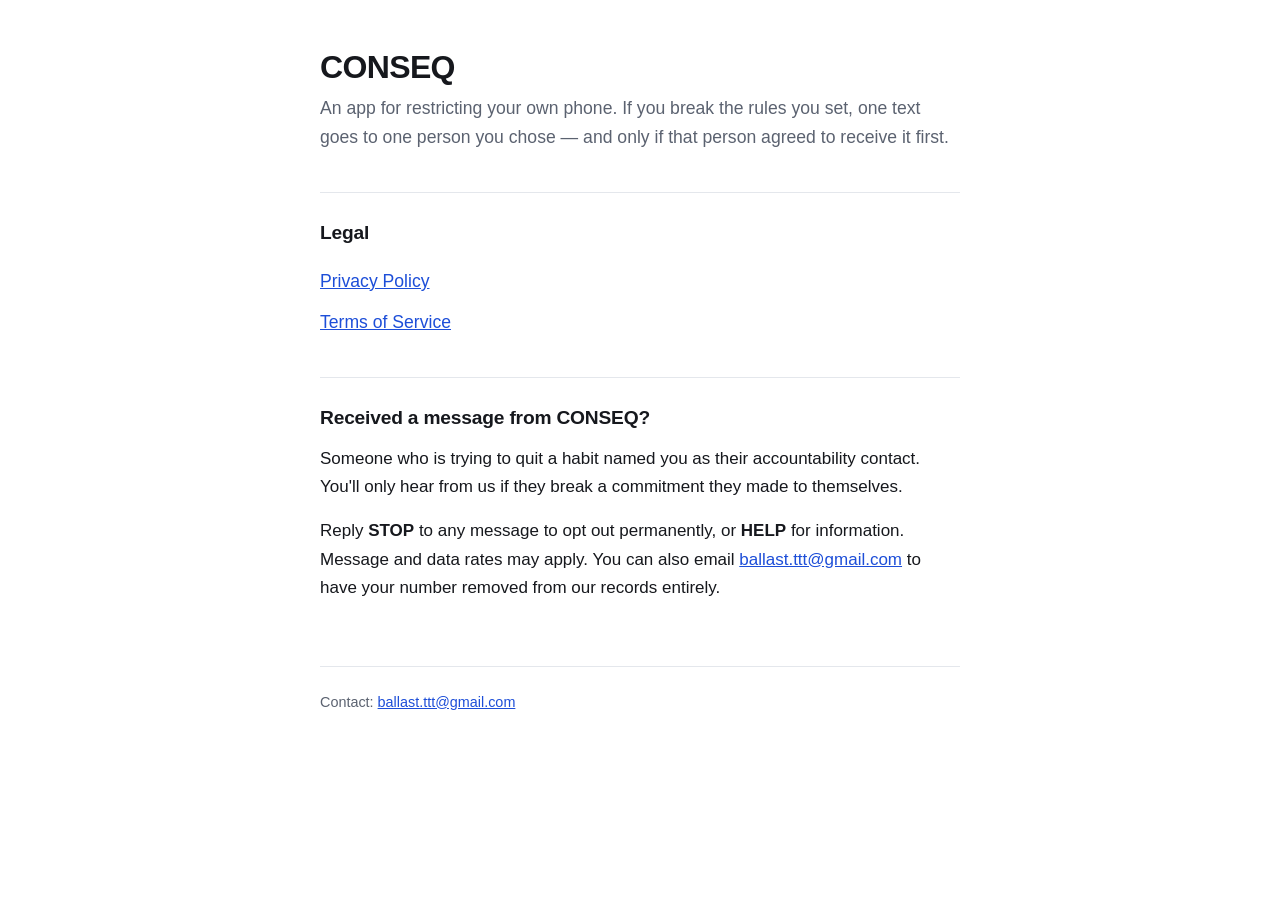
==== index.html @ 8e3d8185 "Add privacy policy and terms of service pages Co-Authored-By: Claude Opus 5 <noreply@anthropic.com>" ====
<!doctype html>
<html lang="en">
<head>
<meta charset="utf-8">
<meta name="viewport" content="width=device-width, initial-scale=1">
<title>CONSEQ</title>
<link rel="stylesheet" href="style.css">
</head>
<body>
<main>

<h1>CONSEQ</h1>
<p class="lede">An app for restricting your own phone. If you break the rules you set, one text goes to one person you chose — and only if that person agreed to receive it first.</p>

<h2>Legal</h2>

<ul class="home-links">
  <li><a href="privacy.html">Privacy Policy</a></li>
  <li><a href="terms.html">Terms of Service</a></li>
</ul>

<h2>Received a message from CONSEQ?</h2>

<p>Someone who is trying to quit a habit named you as their accountability contact. You'll only hear from us if they break a commitment they made to themselves.</p>

<p>Reply <strong>STOP</strong> to any message to opt out permanently, or <strong>HELP</strong> for information. Message and data rates may apply. You can also email <a href="mailto:ballast.ttt@gmail.com">ballast.ttt@gmail.com</a> to have your number removed from our records entirely.</p>

<footer>
  <p>Contact: <a href="mailto:ballast.ttt@gmail.com">ballast.ttt@gmail.com</a></p>
</footer>

</main>
</body>
</html>
---- style.css ----
:root {
  --bg: #ffffff;
  --ink: #16181d;
  --muted: #5b6270;
  --rule: #e4e7ec;
  --link: #1d4ed8;
  --note-bg: #f5f6f8;
}

@media (prefers-color-scheme: dark) {
  :root {
    --bg: #14161a;
    --ink: #e8eaee;
    --muted: #9aa2b1;
    --rule: #2a2e36;
    --link: #8fb2ff;
    --note-bg: #1c1f25;
  }
}

* { box-sizing: border-box; }

body {
  margin: 0;
  padding: 3rem 1.25rem 5rem;
  background: var(--bg);
  color: var(--ink);
  font: 17px/1.65 -apple-system, BlinkMacSystemFont, "Segoe UI", Roboto, Helvetica, Arial, sans-serif;
  -webkit-text-size-adjust: 100%;
}

main {
  max-width: 40rem;
  margin: 0 auto;
}

h1 {
  font-size: 2rem;
  line-height: 1.2;
  letter-spacing: -0.02em;
  margin: 0 0 0.5rem;
}

h2 {
  font-size: 1.2rem;
  letter-spacing: -0.01em;
  margin: 2.5rem 0 0.75rem;
  padding-top: 1.5rem;
  border-top: 1px solid var(--rule);
}

h3 {
  font-size: 1rem;
  margin: 1.75rem 0 0.5rem;
}

p, li { margin: 0 0 1rem; }

ul { padding-left: 1.25rem; }

a { color: var(--link); }

strong { font-weight: 600; }

.meta {
  color: var(--muted);
  font-size: 0.9rem;
  margin-bottom: 2.5rem;
}

.lede {
  font-size: 1.1rem;
  color: var(--muted);
  margin-bottom: 2rem;
}

.note {
  background: var(--note-bg);
  border-radius: 10px;
  padding: 1rem 1.25rem;
  margin: 1.5rem 0;
  font-size: 0.95rem;
}

.note p:last-child { margin-bottom: 0; }

footer {
  margin-top: 4rem;
  padding-top: 1.5rem;
  border-top: 1px solid var(--rule);
  color: var(--muted);
  font-size: 0.9rem;
}

.home-links {
  list-style: none;
  padding: 0;
  font-size: 1.1rem;
}

.home-links li { margin-bottom: 0.75rem; }
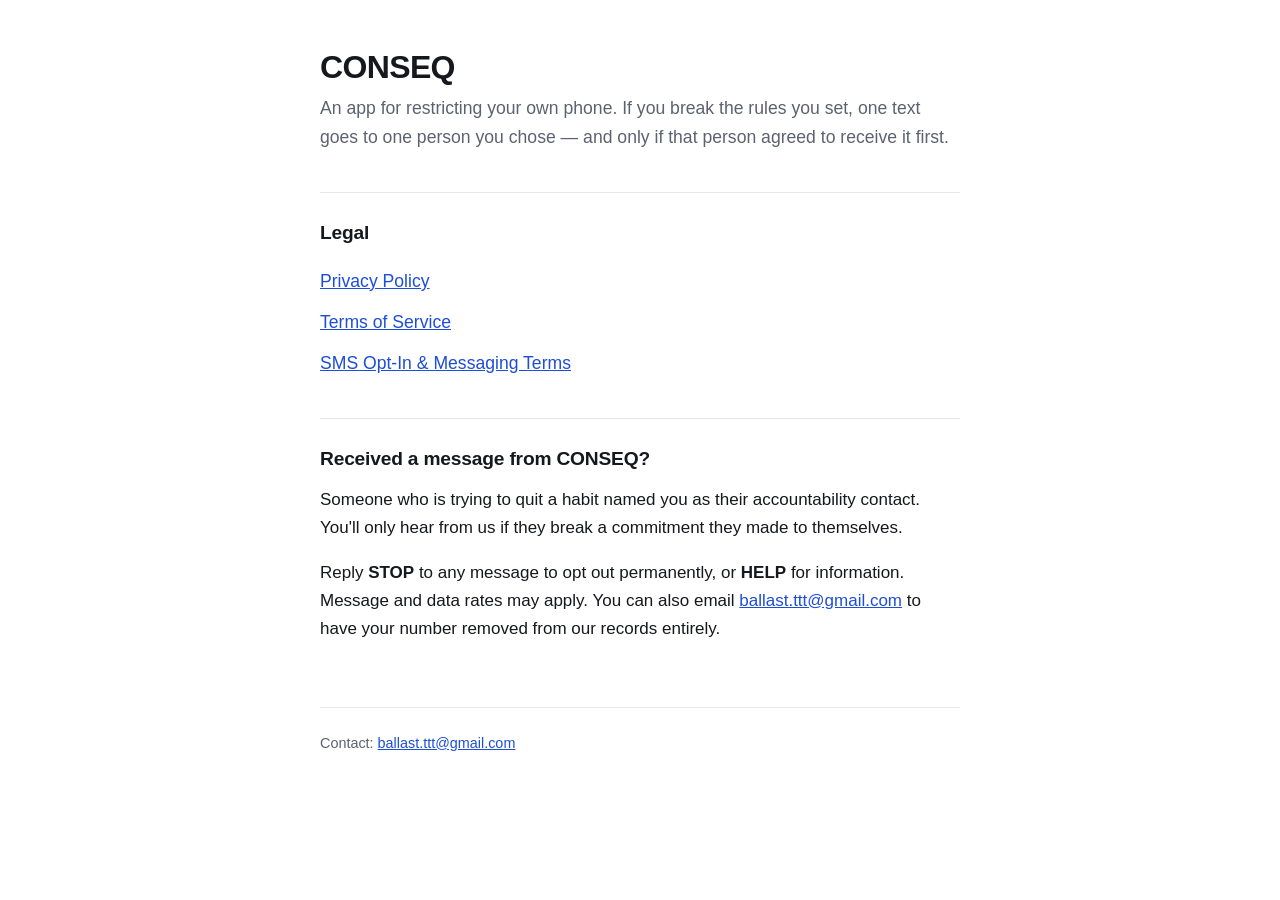
==== commit 7f0fe08c: "Add the SMS opt-in evidence page the 10DLC campaign requires Co-Authored-By: Claude Opus 5 <noreply@" ====
--- a/index.html
+++ b/index.html
@@ -17,6 +17,7 @@
 <ul class="home-links">
   <li><a href="privacy.html">Privacy Policy</a></li>
   <li><a href="terms.html">Terms of Service</a></li>
+  <li><a href="opt-in.html">SMS Opt-In &amp; Messaging Terms</a></li>
 </ul>
 
 <h2>Received a message from CONSEQ?</h2>
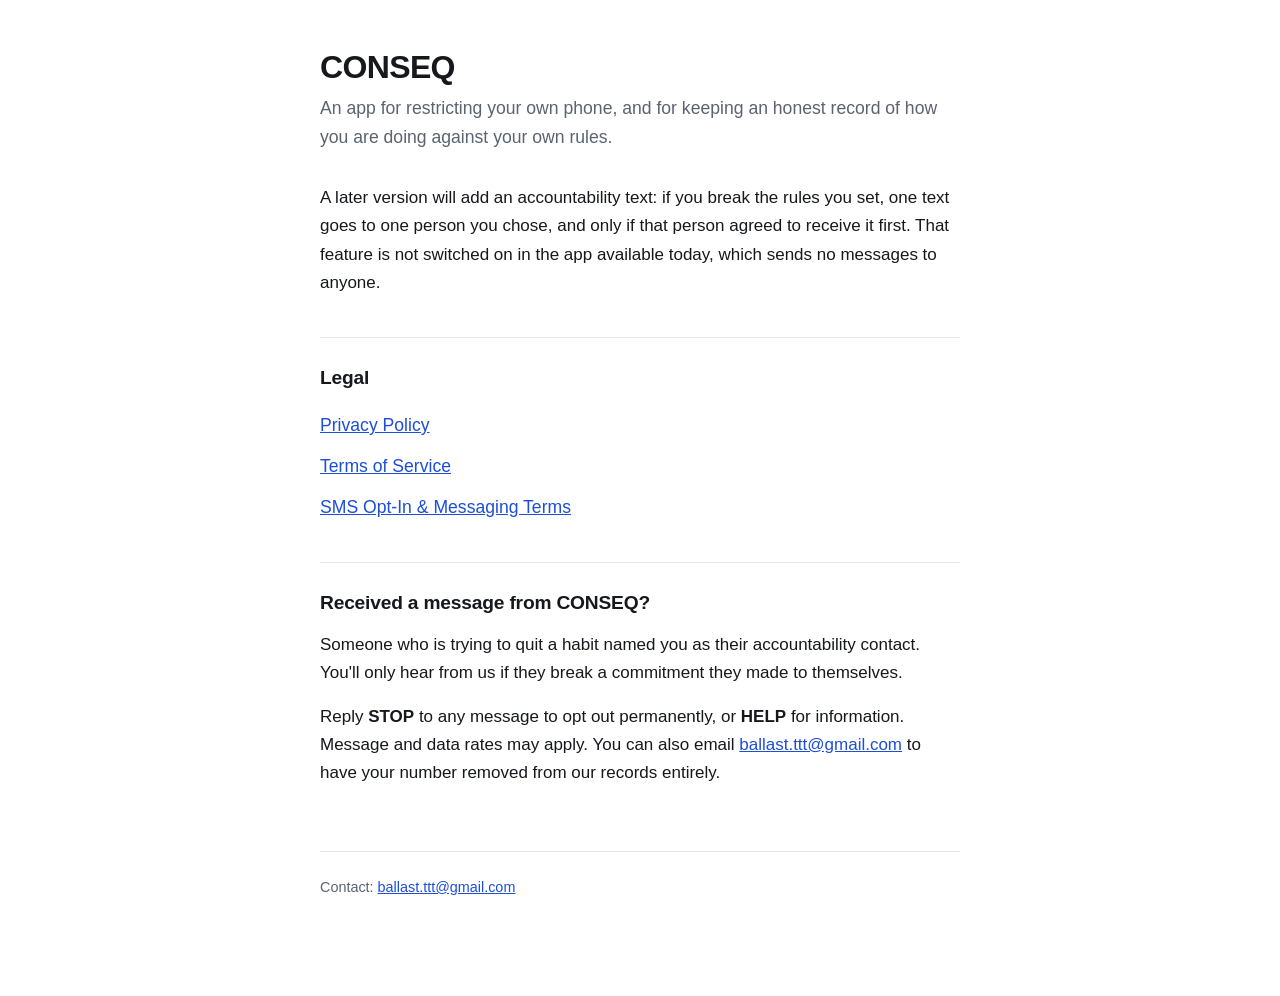
==== commit 609e08b2: "Scope the SMS and fix the erase path for v1 The accountability text is switched off in the shipping " ====
--- a/index.html
+++ b/index.html
@@ -10,7 +10,9 @@
 <main>
 
 <h1>CONSEQ</h1>
-<p class="lede">An app for restricting your own phone. If you break the rules you set, one text goes to one person you chose — and only if that person agreed to receive it first.</p>
+<p class="lede">An app for restricting your own phone, and for keeping an honest record of how you are doing against your own rules.</p>
+
+<p>A later version will add an accountability text: if you break the rules you set, one text goes to one person you chose, and only if that person agreed to receive it first. That feature is not switched on in the app available today, which sends no messages to anyone.</p>
 
 <h2>Legal</h2>
 
--- a/style.css
+++ b/style.css
@@ -84,6 +84,19 @@
 
 .note p:last-child { margin-bottom: 0; }
 
+/* Marks a section that describes the accountability text, which is not
+   switched on in the shipping app. Remove these paragraphs and this rule
+   together when it goes live. */
+.scope {
+  background: var(--note-bg);
+  border-left: 3px solid var(--rule);
+  border-radius: 0 8px 8px 0;
+  padding: 0.75rem 1rem;
+  margin: 0 0 1.25rem;
+  color: var(--muted);
+  font-size: 0.95rem;
+}
+
 footer {
   margin-top: 4rem;
   padding-top: 1.5rem;
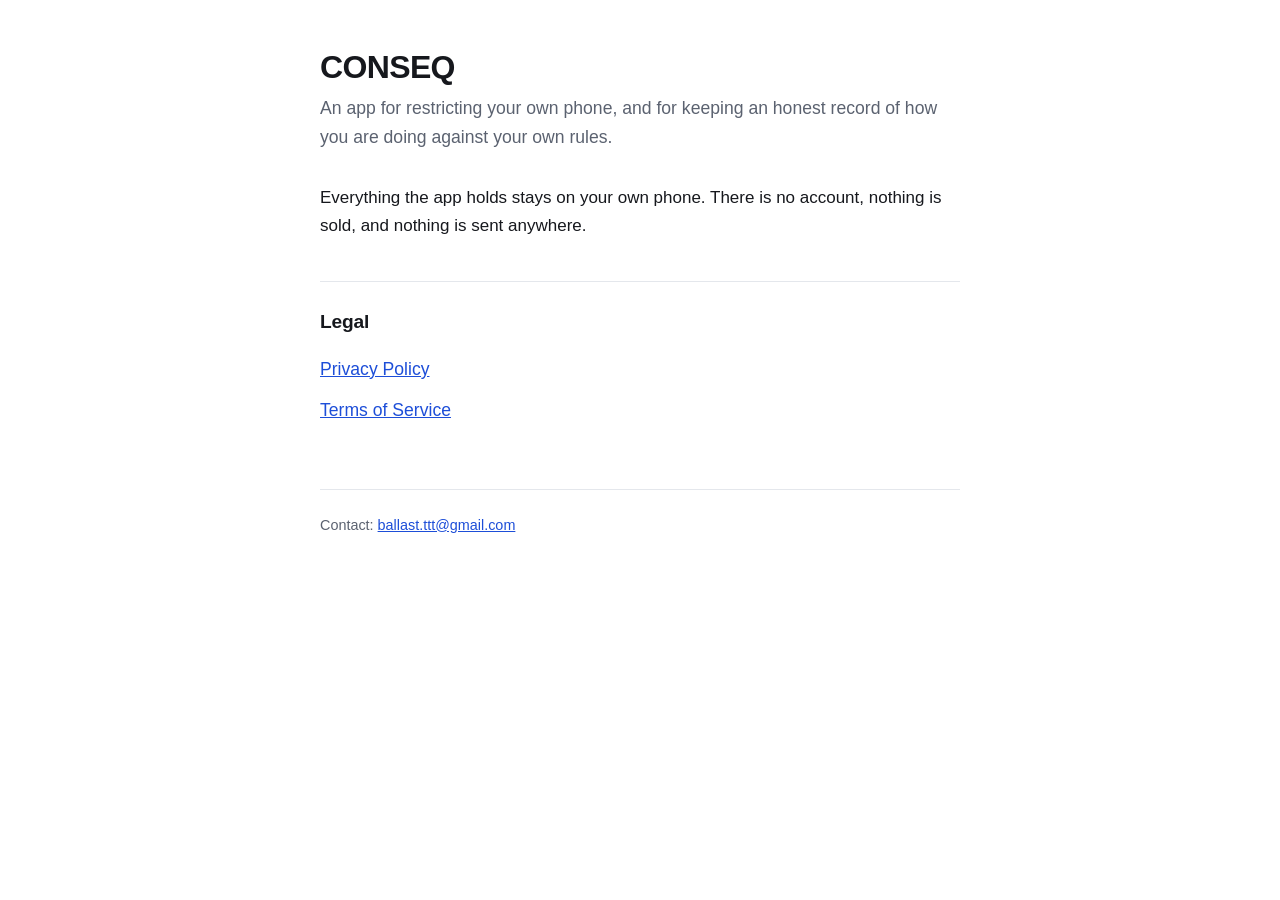
==== commit 76056eb8: "Remove the SMS from the v1 documents These pages had been edited to scope the accountability text as" ====
--- a/index.html
+++ b/index.html
@@ -12,21 +12,14 @@
 <h1>CONSEQ</h1>
 <p class="lede">An app for restricting your own phone, and for keeping an honest record of how you are doing against your own rules.</p>
 
-<p>A later version will add an accountability text: if you break the rules you set, one text goes to one person you chose, and only if that person agreed to receive it first. That feature is not switched on in the app available today, which sends no messages to anyone.</p>
+<p>Everything the app holds stays on your own phone. There is no account, nothing is sold, and nothing is sent anywhere.</p>
 
 <h2>Legal</h2>
 
 <ul class="home-links">
   <li><a href="privacy.html">Privacy Policy</a></li>
   <li><a href="terms.html">Terms of Service</a></li>
-  <li><a href="opt-in.html">SMS Opt-In &amp; Messaging Terms</a></li>
 </ul>
-
-<h2>Received a message from CONSEQ?</h2>
-
-<p>Someone who is trying to quit a habit named you as their accountability contact. You'll only hear from us if they break a commitment they made to themselves.</p>
-
-<p>Reply <strong>STOP</strong> to any message to opt out permanently, or <strong>HELP</strong> for information. Message and data rates may apply. You can also email <a href="mailto:ballast.ttt@gmail.com">ballast.ttt@gmail.com</a> to have your number removed from our records entirely.</p>
 
 <footer>
   <p>Contact: <a href="mailto:ballast.ttt@gmail.com">ballast.ttt@gmail.com</a></p>
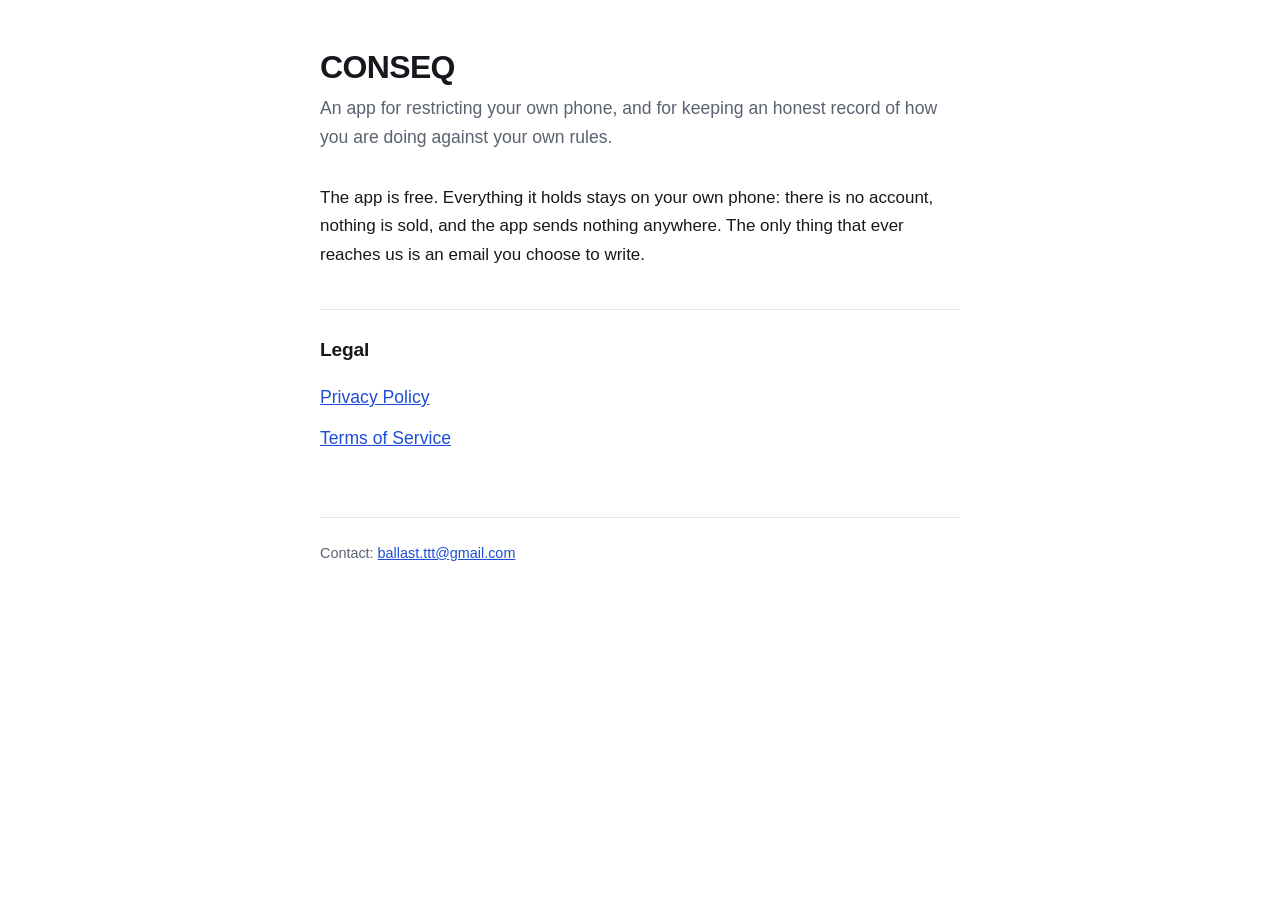
==== commit 9536d447: "Describe the app that actually ships The documents were written against a build with SMS in it and w" ====
--- a/index.html
+++ b/index.html
@@ -12,7 +12,7 @@
 <h1>CONSEQ</h1>
 <p class="lede">An app for restricting your own phone, and for keeping an honest record of how you are doing against your own rules.</p>
 
-<p>Everything the app holds stays on your own phone. There is no account, nothing is sold, and nothing is sent anywhere.</p>
+<p>The app is free. Everything it holds stays on your own phone: there is no account, nothing is sold, and the app sends nothing anywhere. The only thing that ever reaches us is an email you choose to write.</p>
 
 <h2>Legal</h2>
 
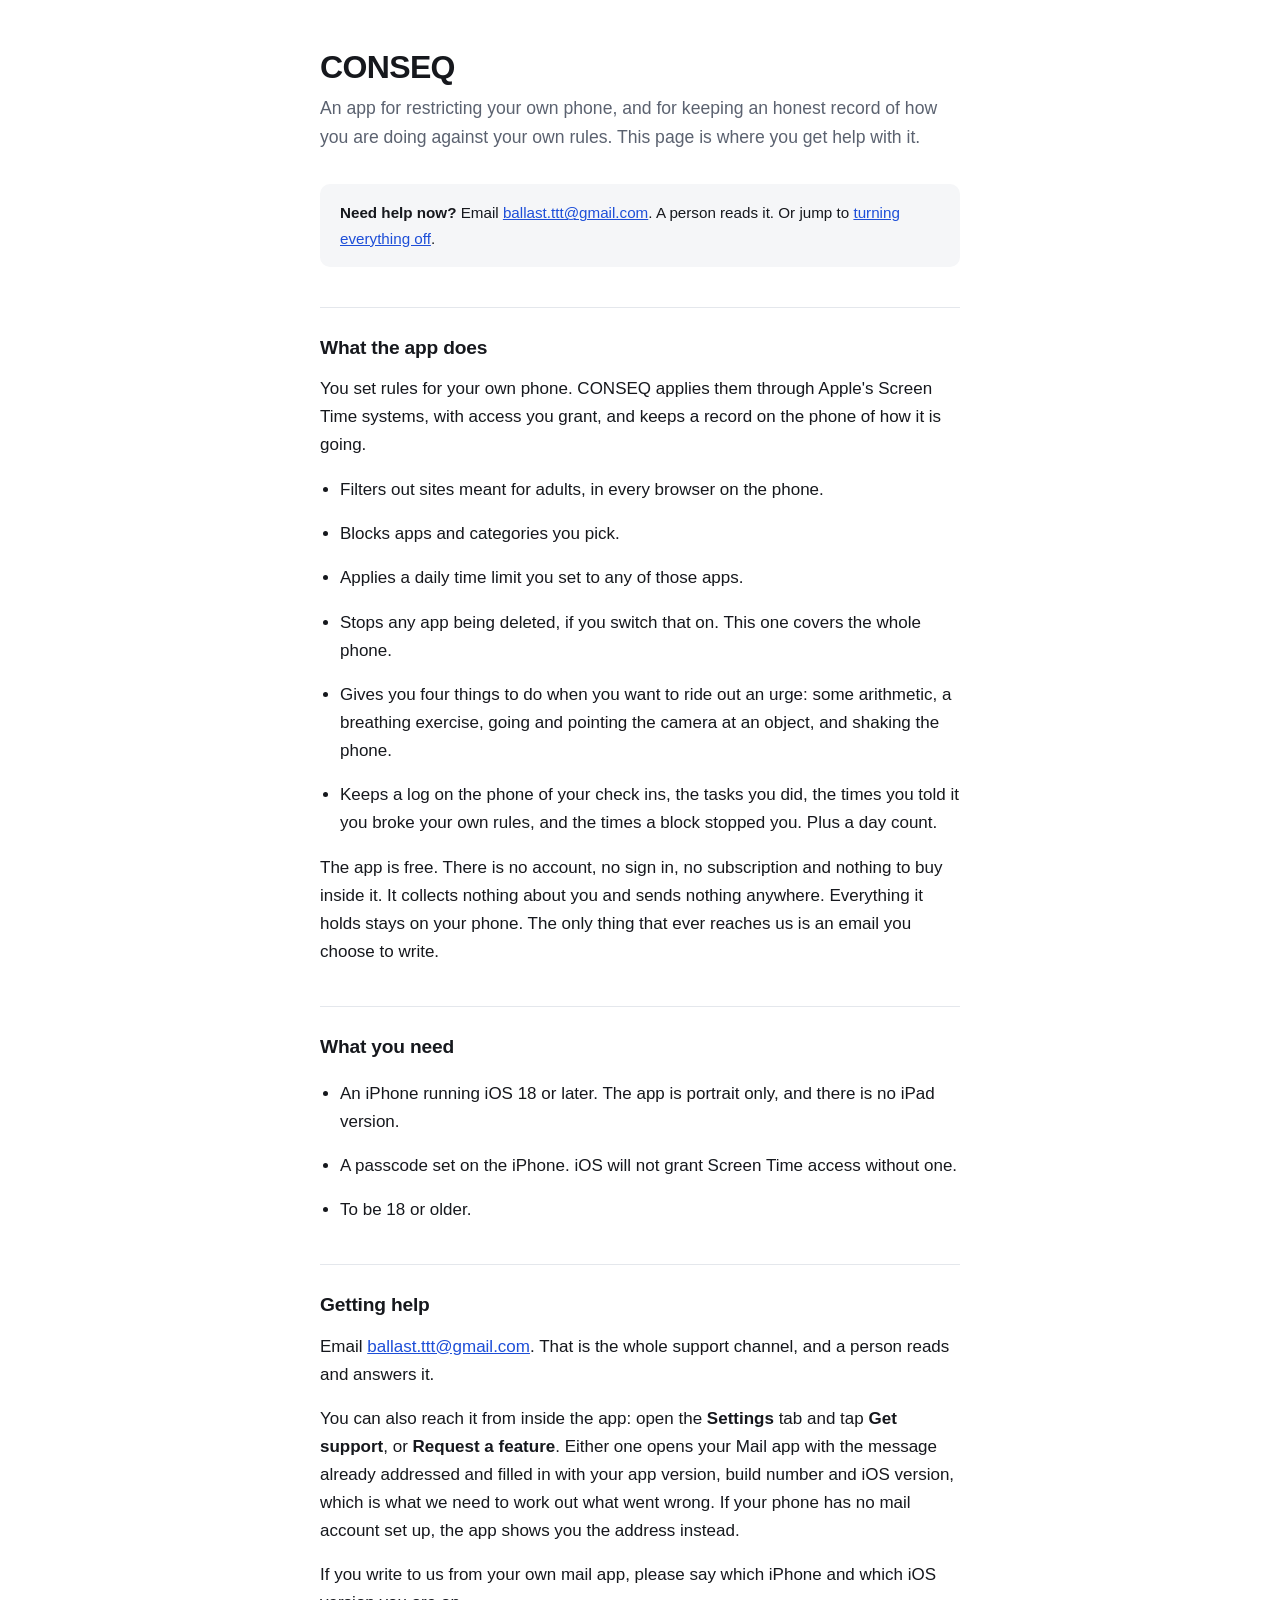
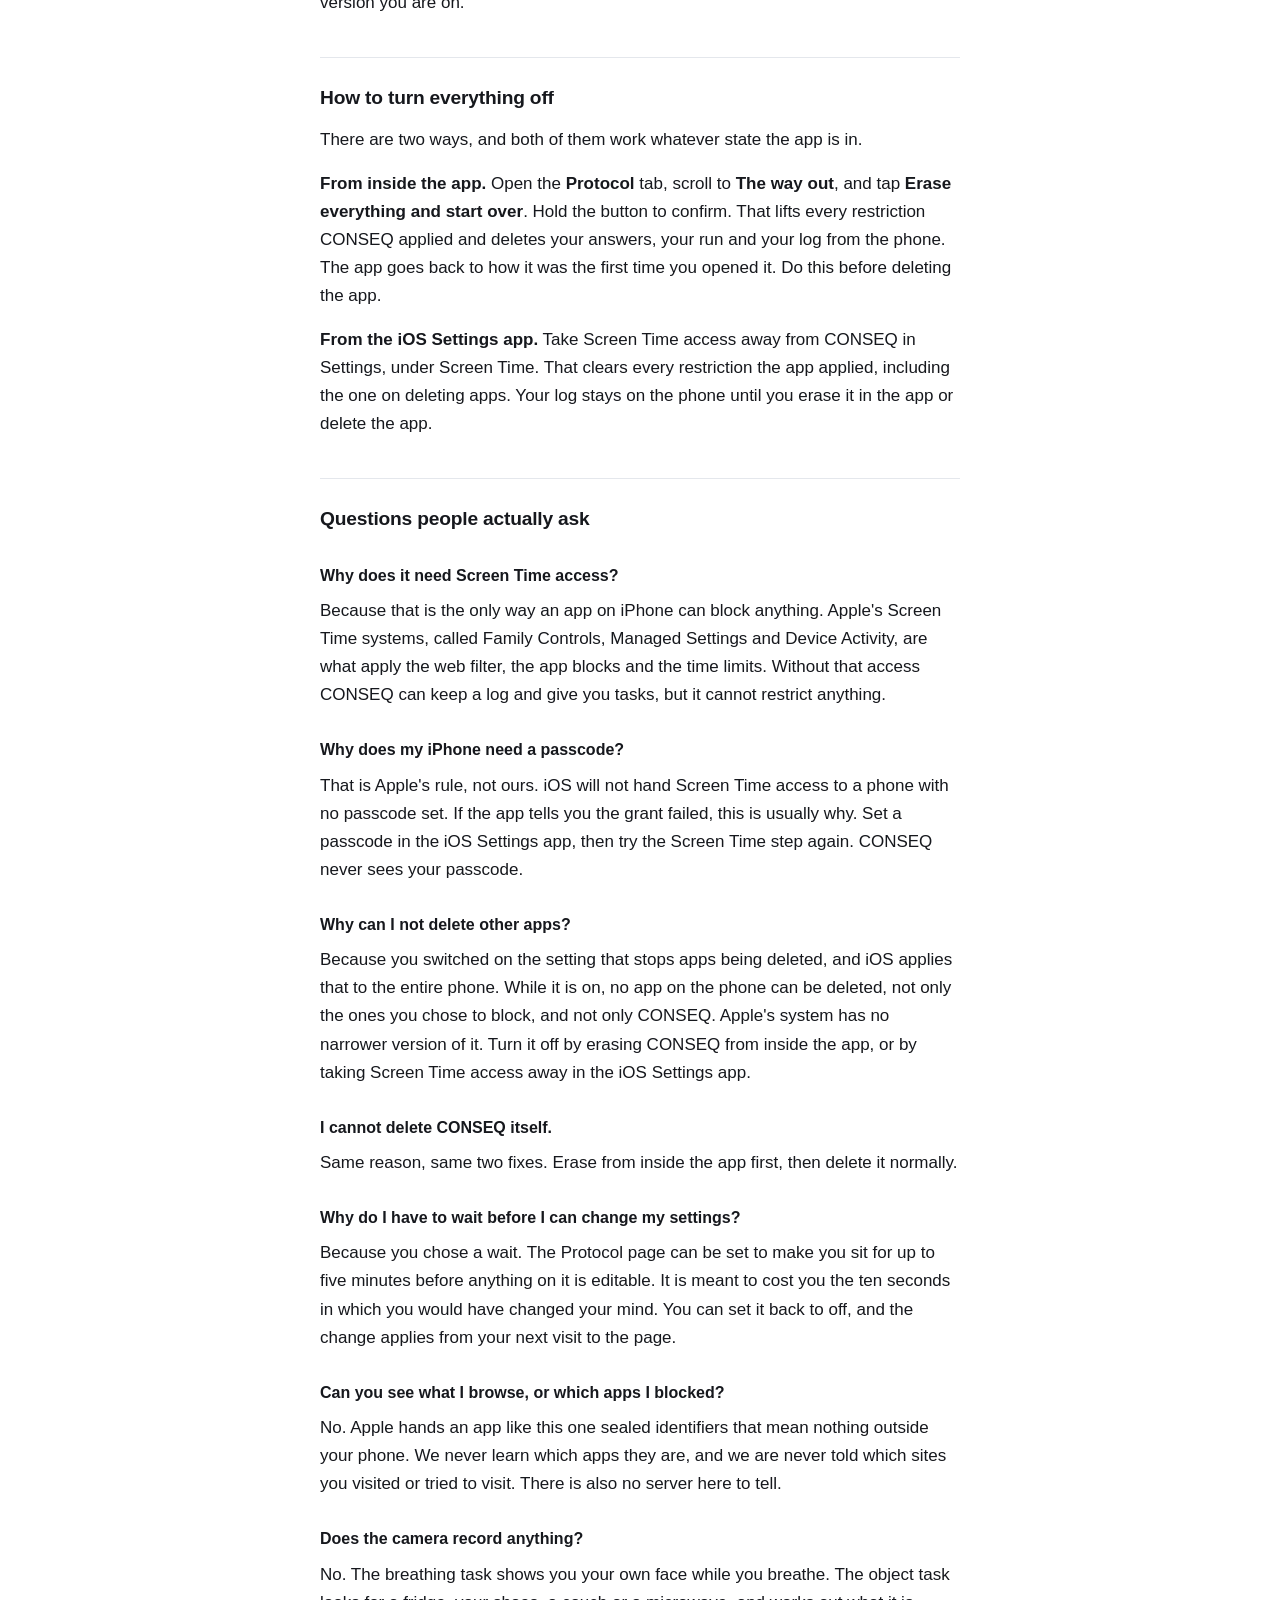
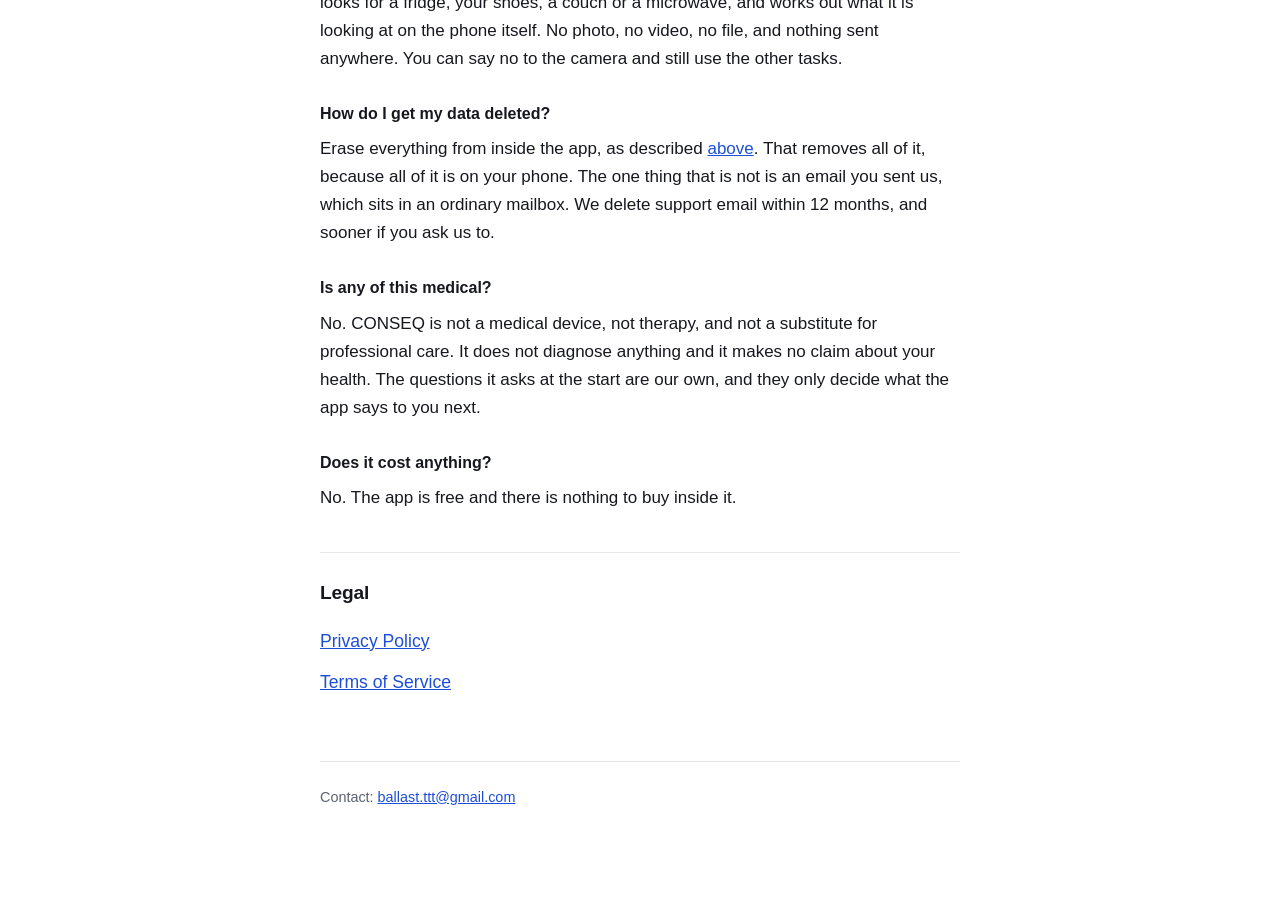
==== commit c754b405: "Describe only what the shipping build does Notifications, the Live Activity and the risk window are " ====
--- a/index.html
+++ b/index.html
@@ -3,16 +3,99 @@
 <head>
 <meta charset="utf-8">
 <meta name="viewport" content="width=device-width, initial-scale=1">
-<title>CONSEQ</title>
+<title>CONSEQ Support</title>
 <link rel="stylesheet" href="style.css">
 </head>
 <body>
 <main>
 
 <h1>CONSEQ</h1>
-<p class="lede">An app for restricting your own phone, and for keeping an honest record of how you are doing against your own rules.</p>
+<p class="lede">An app for restricting your own phone, and for keeping an honest record of how you are doing against your own rules. This page is where you get help with it.</p>
 
-<p>The app is free. Everything it holds stays on your own phone: there is no account, nothing is sold, and the app sends nothing anywhere. The only thing that ever reaches us is an email you choose to write.</p>
+<div class="note">
+  <p><strong>Need help now?</strong> Email <a href="mailto:ballast.ttt@gmail.com">ballast.ttt@gmail.com</a>. A person reads it. Or jump to <a href="#turn-off">turning everything off</a>.</p>
+</div>
+
+<h2>What the app does</h2>
+
+<p>You set rules for your own phone. CONSEQ applies them through Apple's Screen Time systems, with access you grant, and keeps a record on the phone of how it is going.</p>
+
+<ul>
+  <li>Filters out sites meant for adults, in every browser on the phone.</li>
+  <li>Blocks apps and categories you pick.</li>
+  <li>Applies a daily time limit you set to any of those apps.</li>
+  <li>Stops any app being deleted, if you switch that on. This one covers the whole phone.</li>
+  <li>Gives you four things to do when you want to ride out an urge: some arithmetic, a breathing exercise, going and pointing the camera at an object, and shaking the phone.</li>
+  <li>Keeps a log on the phone of your check ins, the tasks you did, the times you told it you broke your own rules, and the times a block stopped you. Plus a day count.</li>
+</ul>
+
+<p>The app is free. There is no account, no sign in, no subscription and nothing to buy inside it. It collects nothing about you and sends nothing anywhere. Everything it holds stays on your phone. The only thing that ever reaches us is an email you choose to write.</p>
+
+<h2>What you need</h2>
+
+<ul>
+  <li>An iPhone running iOS 18 or later. The app is portrait only, and there is no iPad version.</li>
+  <li>A passcode set on the iPhone. iOS will not grant Screen Time access without one.</li>
+  <li>To be 18 or older.</li>
+</ul>
+
+<h2>Getting help</h2>
+
+<p>Email <a href="mailto:ballast.ttt@gmail.com">ballast.ttt@gmail.com</a>. That is the whole support channel, and a person reads and answers it.</p>
+
+<p>You can also reach it from inside the app: open the <strong>Settings</strong> tab and tap <strong>Get support</strong>, or <strong>Request a feature</strong>. Either one opens your Mail app with the message already addressed and filled in with your app version, build number and iOS version, which is what we need to work out what went wrong. If your phone has no mail account set up, the app shows you the address instead.</p>
+
+<p>If you write to us from your own mail app, please say which iPhone and which iOS version you are on.</p>
+
+<h2 id="turn-off">How to turn everything off</h2>
+
+<p>There are two ways, and both of them work whatever state the app is in.</p>
+
+<p><strong>From inside the app.</strong> Open the <strong>Protocol</strong> tab, scroll to <strong>The way out</strong>, and tap <strong>Erase everything and start over</strong>. Hold the button to confirm. That lifts every restriction CONSEQ applied and deletes your answers, your run and your log from the phone. The app goes back to how it was the first time you opened it. Do this before deleting the app.</p>
+
+<p><strong>From the iOS Settings app.</strong> Take Screen Time access away from CONSEQ in Settings, under Screen Time. That clears every restriction the app applied, including the one on deleting apps. Your log stays on the phone until you erase it in the app or delete the app.</p>
+
+<h2>Questions people actually ask</h2>
+
+<h3>Why does it need Screen Time access?</h3>
+
+<p>Because that is the only way an app on iPhone can block anything. Apple's Screen Time systems, called Family Controls, Managed Settings and Device Activity, are what apply the web filter, the app blocks and the time limits. Without that access CONSEQ can keep a log and give you tasks, but it cannot restrict anything.</p>
+
+<h3>Why does my iPhone need a passcode?</h3>
+
+<p>That is Apple's rule, not ours. iOS will not hand Screen Time access to a phone with no passcode set. If the app tells you the grant failed, this is usually why. Set a passcode in the iOS Settings app, then try the Screen Time step again. CONSEQ never sees your passcode.</p>
+
+<h3>Why can I not delete other apps?</h3>
+
+<p>Because you switched on the setting that stops apps being deleted, and iOS applies that to the entire phone. While it is on, no app on the phone can be deleted, not only the ones you chose to block, and not only CONSEQ. Apple's system has no narrower version of it. Turn it off by erasing CONSEQ from inside the app, or by taking Screen Time access away in the iOS Settings app.</p>
+
+<h3>I cannot delete CONSEQ itself.</h3>
+
+<p>Same reason, same two fixes. Erase from inside the app first, then delete it normally.</p>
+
+<h3>Why do I have to wait before I can change my settings?</h3>
+
+<p>Because you chose a wait. The Protocol page can be set to make you sit for up to five minutes before anything on it is editable. It is meant to cost you the ten seconds in which you would have changed your mind. You can set it back to off, and the change applies from your next visit to the page.</p>
+
+<h3>Can you see what I browse, or which apps I blocked?</h3>
+
+<p>No. Apple hands an app like this one sealed identifiers that mean nothing outside your phone. We never learn which apps they are, and we are never told which sites you visited or tried to visit. There is also no server here to tell.</p>
+
+<h3>Does the camera record anything?</h3>
+
+<p>No. The breathing task shows you your own face while you breathe. The object task looks for a fridge, your shoes, a couch or a microwave, and works out what it is looking at on the phone itself. No photo, no video, no file, and nothing sent anywhere. You can say no to the camera and still use the other tasks.</p>
+
+<h3>How do I get my data deleted?</h3>
+
+<p>Erase everything from inside the app, as described <a href="#turn-off">above</a>. That removes all of it, because all of it is on your phone. The one thing that is not is an email you sent us, which sits in an ordinary mailbox. We delete support email within 12 months, and sooner if you ask us to.</p>
+
+<h3>Is any of this medical?</h3>
+
+<p>No. CONSEQ is not a medical device, not therapy, and not a substitute for professional care. It does not diagnose anything and it makes no claim about your health. The questions it asks at the start are our own, and they only decide what the app says to you next.</p>
+
+<h3>Does it cost anything?</h3>
+
+<p>No. The app is free and there is nothing to buy inside it.</p>
 
 <h2>Legal</h2>
 
